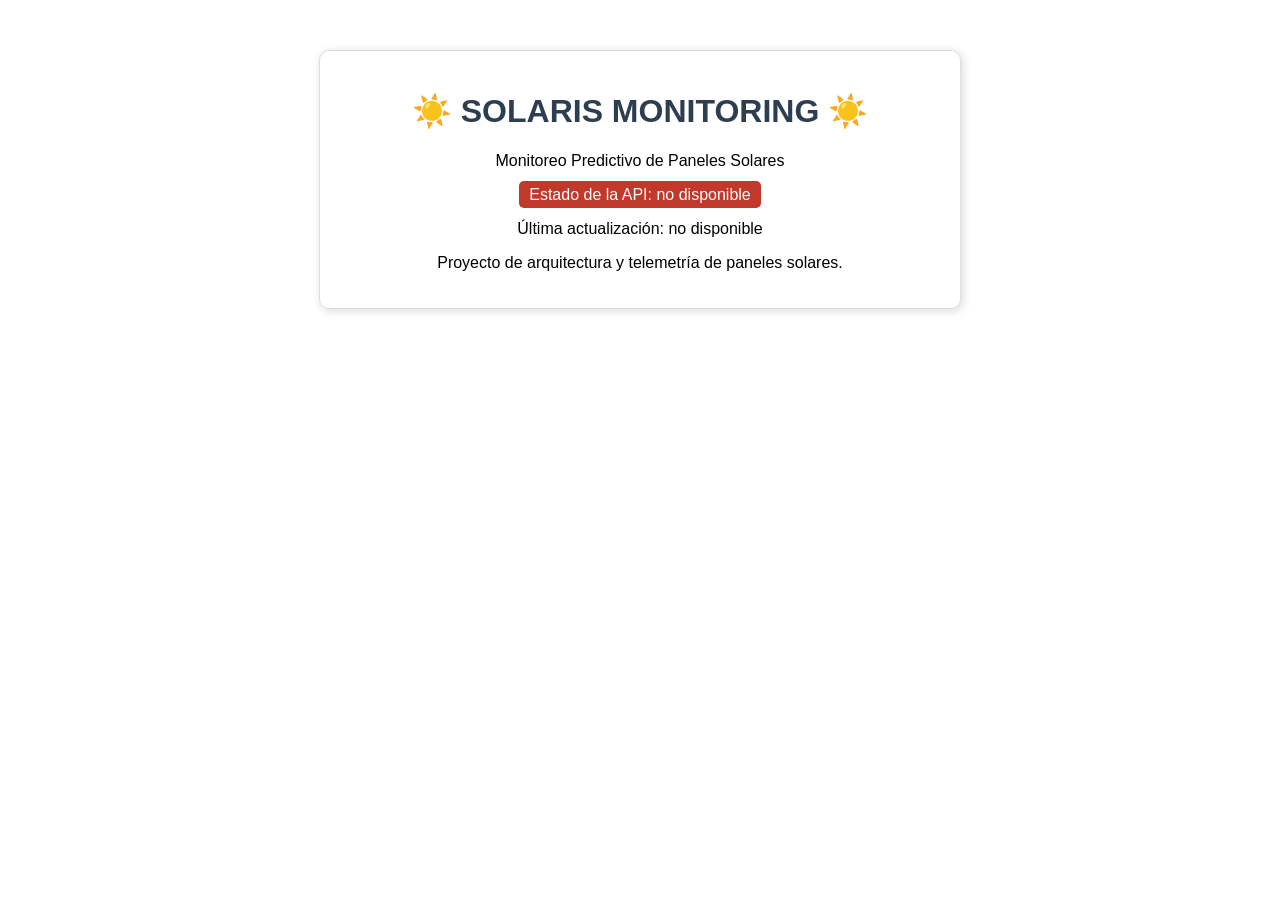
==== src/utils/public/index.html @ cc14f790 "feat: consolidar Solaris Monitoring" ====
<!DOCTYPE html>
<html lang="es">
<head>
    <meta charset="UTF-8">
    <meta name="viewport" content="width=device-width, initial-scale=1.0">
    <title>Solaris Monitoring</title>
    <style>
        body { font-family: Arial, sans-serif; text-align: center; margin-top: 50px; }
        .container {
            max-width: 600px; 
            margin: auto; 
            padding: 20px; 
            border: 1px solid #ddd; 
            border-radius: 10px; 
            box-shadow: 2px 2px 10px rgba(0,0,0,0.15);
        }
        h1 { color: #2c3e50; }
        .badge {
            background-color: #27ae60;
            color: white; 
            padding: 5px 10px; 
            border-radius: 5px; 
        }
    </style>
</head>
<body>
    <div class="container">
        <h1>☀️ SOLARIS MONITORING ☀️</h1>
        <p>Monitoreo Predictivo de Paneles Solares</p>
        <span id="service-status" class="badge">Estado de la API: verificando...</span>
        <p id="update-date">Última actualización: verificando...</p>
        <p>Proyecto de arquitectura y telemetría de paneles solares.</p>
    </div>
    <script>
        const statusElement = document.getElementById("service-status");
        const updateDateElement = document.getElementById("update-date");
        const apiUrl = new URLSearchParams(window.location.search).get("api") || "";

        function updateHealth() {
            fetch(`${apiUrl}/health`, { cache: "no-store" })
            .then((response) => {
                if (!response.ok) {
                    throw new Error("Health check failed");
                }
                return response.json();
            })
            .then((health) => {
                statusElement.textContent = `Estado de la API: ${health.service_status}`;
                statusElement.style.backgroundColor = health.service_status === "operational" ? "#27ae60" : "#f39c12";
                updateDateElement.textContent = `Última actualización: ${health.update_date}`;
            })
            .catch(() => {
                statusElement.textContent = "Estado de la API: no disponible";
                statusElement.style.backgroundColor = "#c0392b";
                updateDateElement.textContent = "Última actualización: no disponible";
            });
            }

            updateHealth();
            window.setInterval(updateHealth, 30000);
    </script>
</body>
</html>
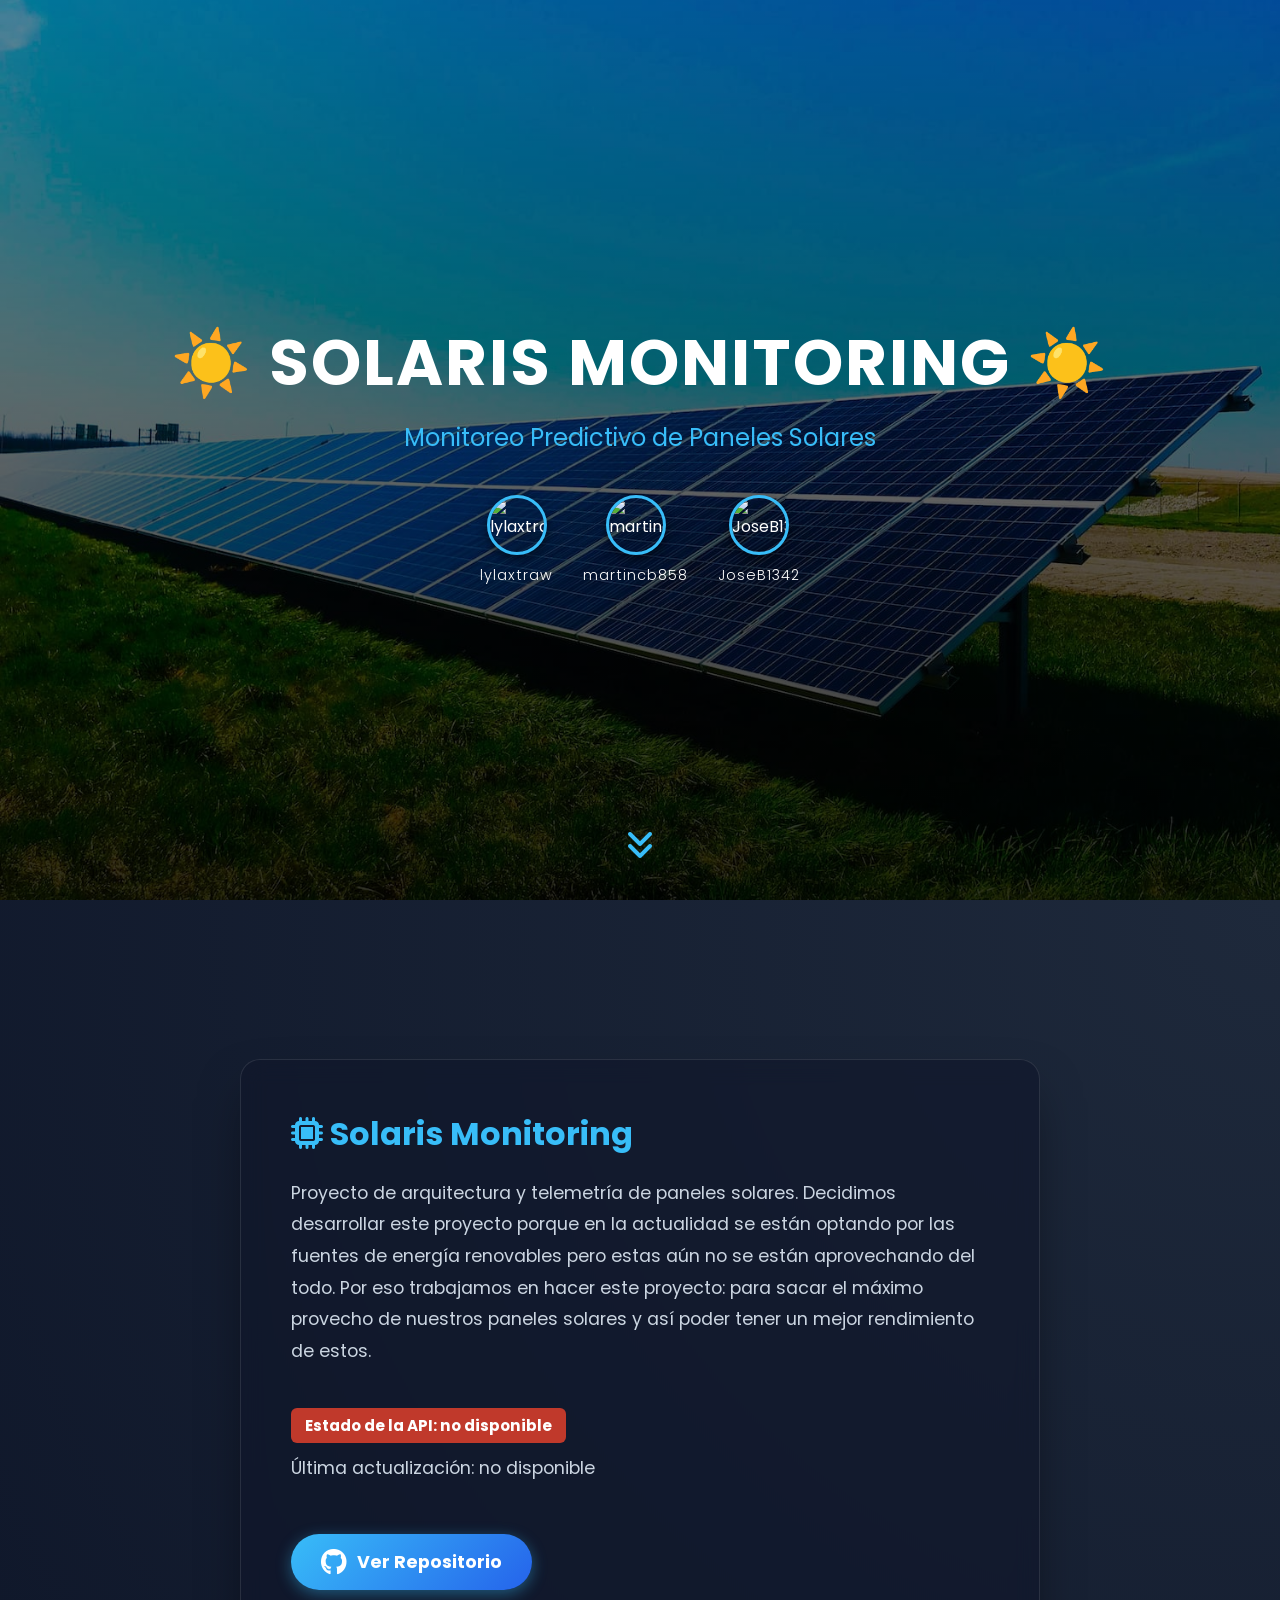
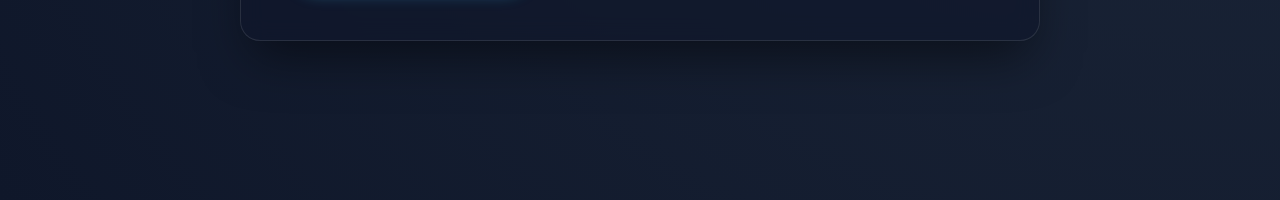
==== commit 5ad3f3cf: "feat: actualiza index.html con diseño moderno e integración de API" ====
--- a/src/utils/public/index.html
+++ b/src/utils/public/index.html
@@ -3,34 +3,78 @@
 <head>
     <meta charset="UTF-8">
     <meta name="viewport" content="width=device-width, initial-scale=1.0">
-    <title>Solaris Monitoring</title>
+    <title>☀️ MONITOREO SOLAR ☀️ | EDSIA-Beyond</title>
+    <!-- FontAwesome para los íconos -->
+    <link rel="stylesheet" href="https://cdnjs.cloudflare.com/ajax/libs/font-awesome/6.4.0/css/all.min.css">
+    <!-- Conexión a tu archivo de estilos -->
+    <link rel="stylesheet" href="style.css">
     <style>
-        body { font-family: Arial, sans-serif; text-align: center; margin-top: 50px; }
-        .container {
-            max-width: 600px; 
-            margin: auto; 
-            padding: 20px; 
-            border: 1px solid #ddd; 
-            border-radius: 10px; 
-            box-shadow: 2px 2px 10px rgba(0,0,0,0.15);
-        }
-        h1 { color: #2c3e50; }
+        /* Estilos base integrados para asegurar compatibilidad con la tarjeta de estado */
         .badge {
+            display: inline-block;
             background-color: #27ae60;
             color: white; 
-            padding: 5px 10px; 
-            border-radius: 5px; 
+            padding: 6px 14px; 
+            border-radius: 6px;
+            font-weight: bold;
+            margin: 10px 0;
+            transition: background-color 0.3s ease;
+        }
+        .status-container {
+            margin-top: 15px;
+            font-size: 0.95rem;
         }
     </style>
 </head>
 <body>
-    <div class="container">
-        <h1>☀️ SOLARIS MONITORING ☀️</h1>
-        <p>Monitoreo Predictivo de Paneles Solares</p>
-        <span id="service-status" class="badge">Estado de la API: verificando...</span>
-        <p id="update-date">Última actualización: verificando...</p>
-        <p>Proyecto de arquitectura y telemetría de paneles solares.</p>
-    </div>
+
+    <!-- PRIMERA PANTALLA: HERO CON PARALLAX E INTEGRANTES -->
+    <section class="hero-section">
+        <h1 class="hero-title">☀️ SOLARIS MONITORING ☀️</h1>
+        <p class="hero-subtitle">Monitoreo Predictivo de Paneles Solares</p>
+
+        <!-- SECCIÓN DE INTEGRANTES DEL EQUIPO -->
+        <div class="team-profiles">
+            <a href="https://github.com/lylaxtraw" target="_blank" class="profile">
+                <img src="https://github.com/lylaxtraw.png" alt="lylaxtraw">
+                <span>lylaxtraw</span>
+            </a>
+            
+            <a href="https://github.com/martincb858" target="_blank" class="profile">
+                <img src="https://github.com/martincb858.png" alt="martincb858">
+                <span>martincb858</span>
+            </a>
+
+            <a href="https://github.com/JoseB1342" target="_blank" class="profile">
+                <img src="https://github.com/JoseB1342.png" alt="JoseB1342">
+                <span>JoseB1342</span>
+            </a>
+        </div>
+
+        <i class="fa-solid fa-angles-down scroll-indicator"></i>
+    </section>
+
+    <!-- SEGUNDA PANTALLA: CONTENIDO ANIMADO, TARJETA DE ESTADO DE LA API Y REPOSITORIO -->
+    <section class="content-section">
+        <div class="glass-card" id="info-card">
+            <h2><i class="fa-solid fa-microchip"></i> Solaris Monitoring</h2>
+            <p>
+                Proyecto de arquitectura y telemetría de paneles solares. Decidimos desarrollar este proyecto porque en la actualidad se están optando por las fuentes de energía renovables pero estas aún no se están aprovechando del todo. Por eso trabajamos en hacer este proyecto: para sacar el máximo provecho de nuestros paneles solares y así poder tener un mejor rendimiento de estos.
+            </p>
+
+            <!-- LÓGICA DE ESTADO DE LA API (DEL PRIMER HTML) -->
+            <div class="status-container">
+                <span id="service-status" class="badge">Estado de la API: verificando...</span>
+                <p id="update-date">Última actualización: verificando...</p>
+            </div>
+            
+            <a href="https://github.com/CherryStraw5337/EDSIA-Beyond" target="_blank" class="btn-github" style="margin-top: 20px; display: inline-flex; align-items: center; gap: 10px;">
+                <i class="fa-brands fa-github fa-xl"></i> Ver Repositorio
+            </a>
+        </div>
+    </section>
+
+    <!-- CONEXIÓN AL SCRIPT DE LA API Y ANIMACIONES -->
     <script>
         const statusElement = document.getElementById("service-status");
         const updateDateElement = document.getElementById("update-date");
@@ -54,10 +98,13 @@
                 statusElement.style.backgroundColor = "#c0392b";
                 updateDateElement.textContent = "Última actualización: no disponible";
             });
-            }
+        }
 
-            updateHealth();
-            window.setInterval(updateHealth, 30000);
+        updateHealth();
+        window.setInterval(updateHealth, 30000);
     </script>
+    
+    <!-- Conexión al archivo de JavaScript externo de animaciones -->
+    <script src="main.js"></script>
 </body>
 </html>
--- a/src/utils/public/style.css
+++ b/src/utils/public/style.css
@@ -0,0 +1,195 @@
+
+@import url('https://fonts.googleapis.com/css2?family=Poppins:wght@300;400;700&display=swap');
+
+:root {
+    --accent: #38bdf8;
+    --text-main: #ffffff;
+    --glass-bg: rgba(15, 23, 42, 0.6);
+    --glass-border: rgba(255, 255, 255, 0.1);
+}
+
+* {
+    margin: 0;
+    padding: 0;
+    box-sizing: border-box;
+    font-family: 'Poppins', sans-serif;
+}
+
+body {
+    background-color: #000;
+    color: var(--text-main);
+    overflow-x: hidden;
+}
+
+/* EFECTO PARALLAX DE FONDO */
+.hero-section {
+    position: relative;
+    height: 100vh;
+    display: flex;
+    flex-direction: column;
+    justify-content: center;
+    align-items: center;
+    text-align: center;
+    /* RUTA DE TU IMAGEN */
+    background-image: linear-gradient(rgba(0, 0, 0, 0.4), rgba(0, 0, 0, 0.8)), url("./resource/paneles.jpg");
+    background-size: cover;
+    background-position: center;
+    background-attachment: fixed;
+}
+
+/* INTEGRANTES DEL EQUIPO */
+.team-profiles {
+    display: flex;
+    justify-content: center;
+    gap: 30px;
+    margin-top: 40px;
+    animation: slideUp 1.5s ease-out 0.8s forwards; /* Entran un poquito después del subtítulo */
+    opacity: 0;
+    transform: translateY(50px);
+}
+
+.profile {
+    display: flex;
+    flex-direction: column;
+    align-items: center;
+    text-decoration: none;
+    color: var(--text-main);
+    transition: transform 0.3s ease;
+}
+
+.profile img {
+    width: 60px;
+    height: 60px;
+    border-radius: 50%; /* Hace la foto redonda */
+    border: 3px solid var(--accent); /* Borde azul fifirisnais */
+    margin-bottom: 10px;
+    box-shadow: 0 4px 10px rgba(0,0,0,0.5);
+    transition: box-shadow 0.3s ease;
+}
+
+.profile span {
+    font-size: 0.9rem;
+    font-weight: 300;
+    letter-spacing: 1px;
+}
+
+/* Animación cuando pasas el mouse por encima de un perfil */
+.profile:hover {
+    transform: translateY(-10px);
+}
+.profile:hover img {
+    box-shadow: 0 0 15px var(--accent);
+}
+
+/* ANIMACIÓN DE ENTRADA DEL TÍTULO */
+.hero-title {
+    font-size: 4rem;
+    font-weight: 700;
+    letter-spacing: 2px;
+    text-transform: uppercase;
+    animation: slideDown 1.5s ease-out forwards;
+    opacity: 0;
+    transform: translateY(-50px);
+}
+
+.hero-subtitle {
+    font-size: 1.5rem;
+    color: var(--accent);
+    margin-top: 10px;
+    animation: slideUp 1.5s ease-out 0.5s forwards;
+    opacity: 0;
+    transform: translateY(50px);
+}
+
+/* FLECHA FLOTANTE */
+.scroll-indicator {
+    position: absolute;
+    bottom: 40px;
+    font-size: 2rem;
+    color: var(--accent);
+    animation: bounce 2s infinite;
+}
+
+/* SECCIÓN DE CONTENIDO (GLASSMORPHISM) */
+.content-section {
+    min-height: 100vh;
+    padding: 80px 20px;
+    display: flex;
+    justify-content: center;
+    align-items: center;
+    background-color: #0f172a;
+    background-image: radial-gradient(circle at top right, #1e293b, #0f172a);
+}
+
+.glass-card {
+    background: var(--glass-bg);
+    backdrop-filter: blur(12px);
+    -webkit-backdrop-filter: blur(12px);
+    border: 1px solid var(--glass-border);
+    border-radius: 20px;
+    padding: 50px;
+    max-width: 800px;
+    box-shadow: 0 25px 50px -12px rgba(0, 0, 0, 0.5);
+    opacity: 0;
+    transform: scale(0.9);
+    transition: all 1s ease-out;
+}
+
+.glass-card.visible {
+    opacity: 1;
+    transform: scale(1);
+}
+
+.glass-card h2 {
+    color: var(--accent);
+    margin-bottom: 20px;
+    font-size: 2rem;
+}
+
+.glass-card p {
+    font-size: 1.1rem;
+    line-height: 1.8;
+    color: #cbd5e1;
+    margin-bottom: 30px;
+}
+
+.btn-github {
+    display: inline-flex;
+    align-items: center;
+    gap: 10px;
+    background: linear-gradient(135deg, #38bdf8, #2563eb);
+    color: white;
+    text-decoration: none;
+    padding: 15px 30px;
+    border-radius: 50px;
+    font-weight: bold;
+    font-size: 1.1rem;
+    transition: all 0.3s ease;
+    border: none;
+    box-shadow: 0 4px 15px rgba(56, 189, 248, 0.4);
+}
+
+.btn-github:hover {
+    transform: translateY(-3px) scale(1.05);
+    box-shadow: 0 8px 25px rgba(56, 189, 248, 0.6);
+}
+
+/* KEYFRAMES */
+@keyframes slideDown {
+    to { opacity: 1; transform: translateY(0); }
+}
+@keyframes slideUp {
+    to { opacity: 1; transform: translateY(0); }
+}
+@keyframes bounce {
+    0%, 20%, 50%, 80%, 100% { transform: translateY(0); }
+    40% { transform: translateY(-20px); }
+    60% { transform: translateY(-10px); }
+}
+
+/* RESPONSIVO */
+@media (max-width: 768px) {
+    .hero-title { font-size: 2.5rem; }
+    .hero-subtitle { font-size: 1.2rem; }
+    .glass-card { padding: 30px; }
+}
